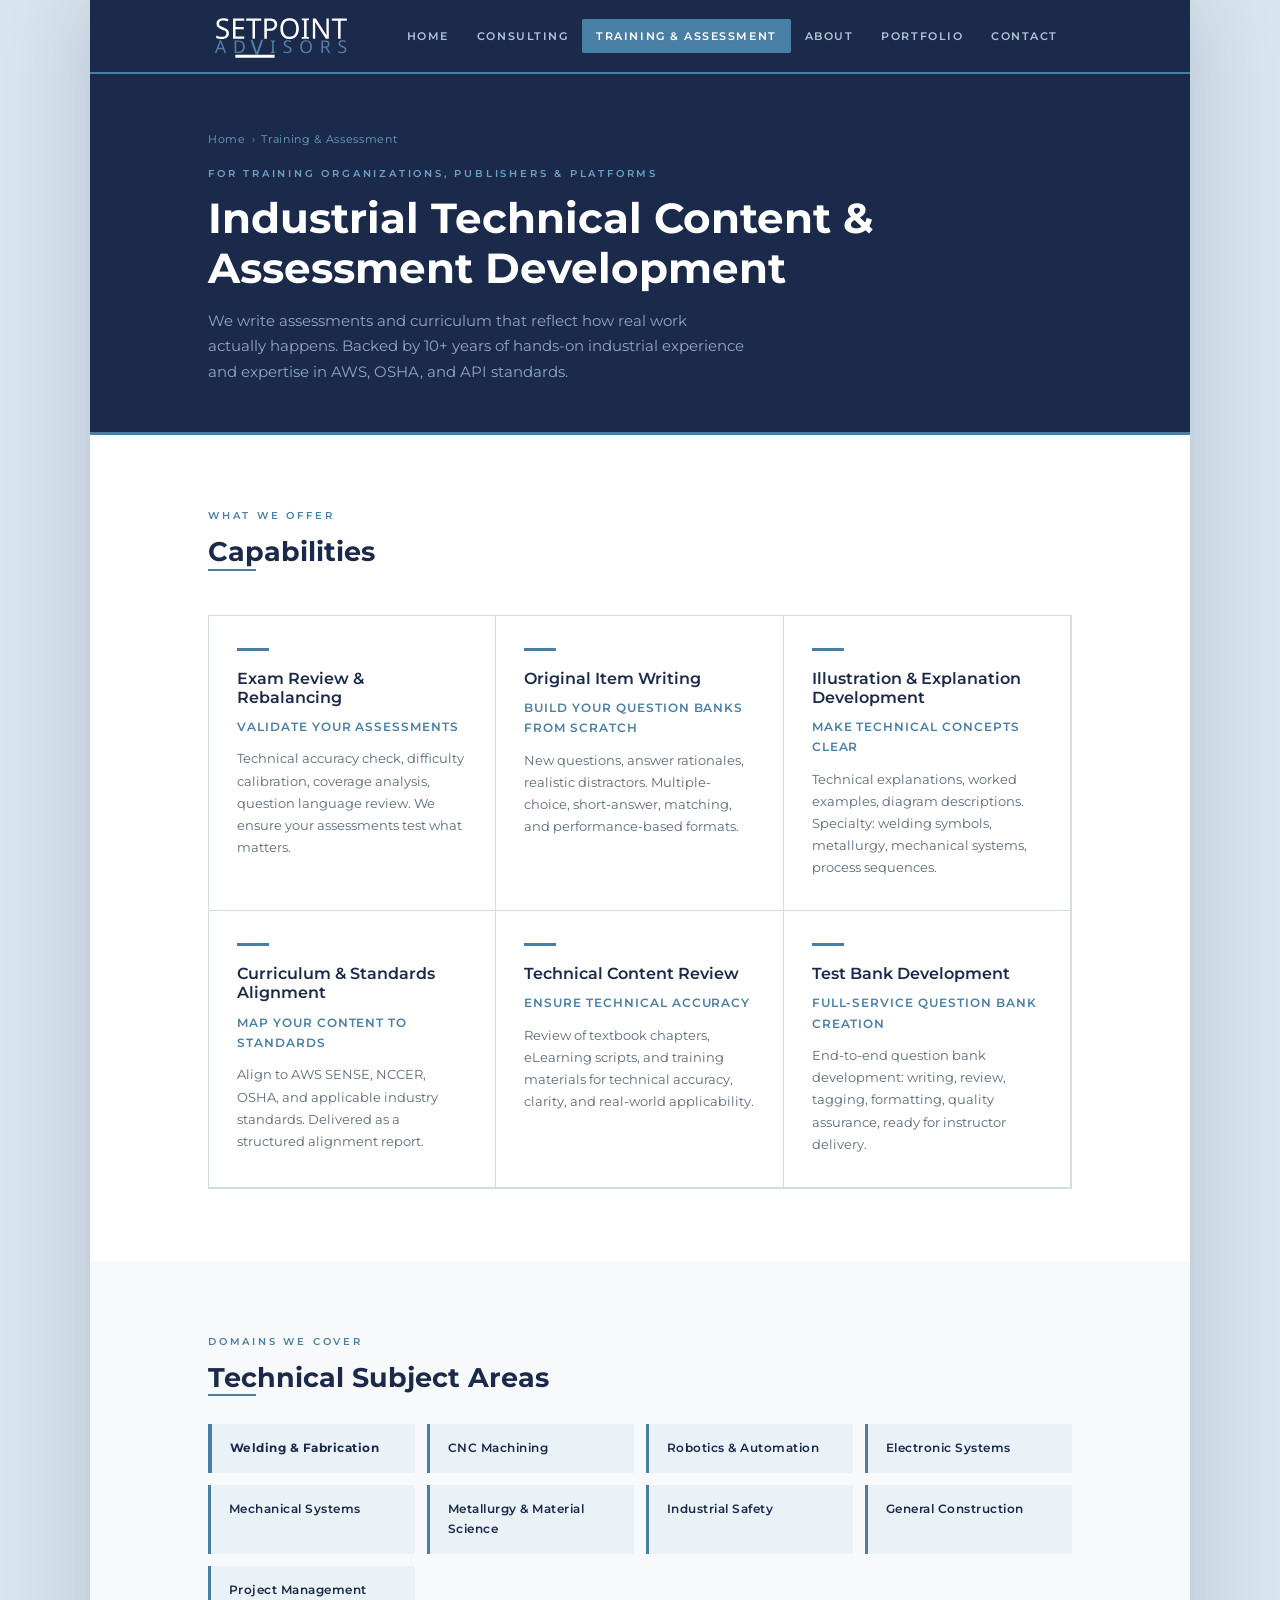
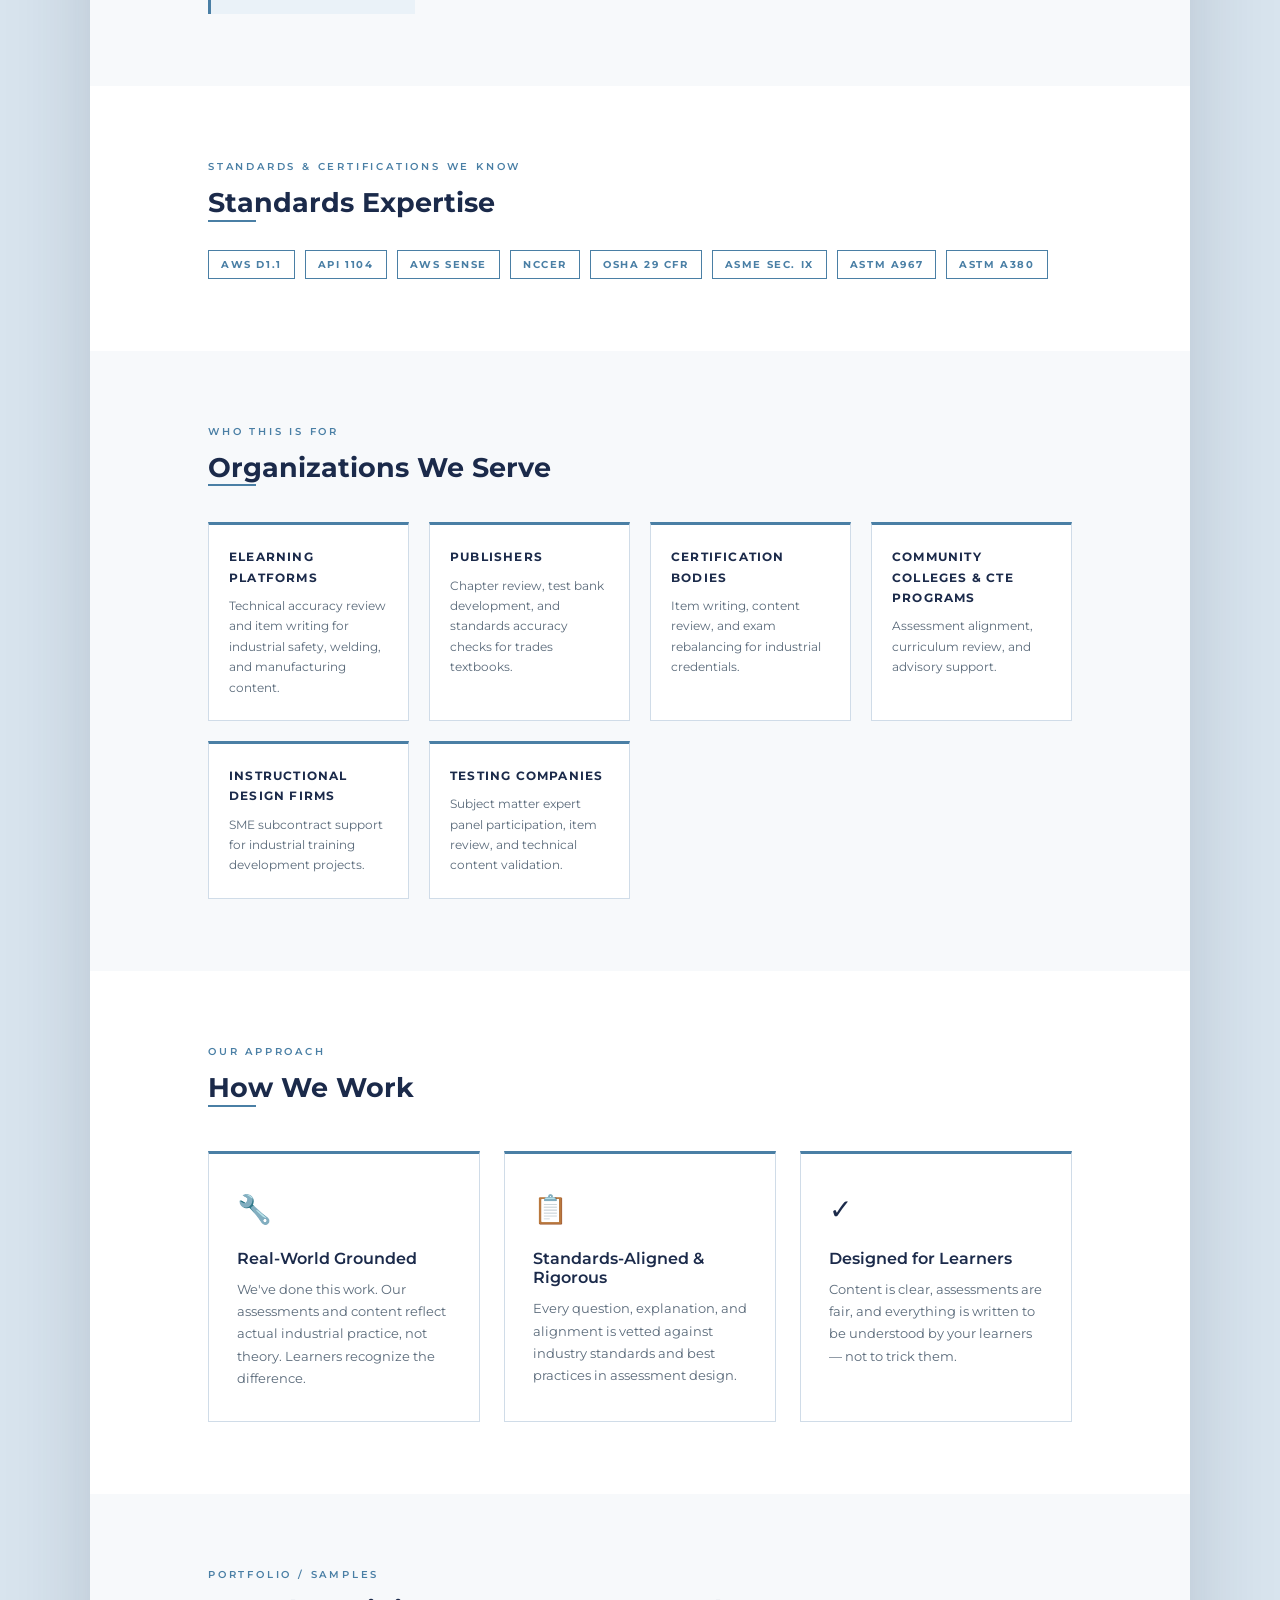
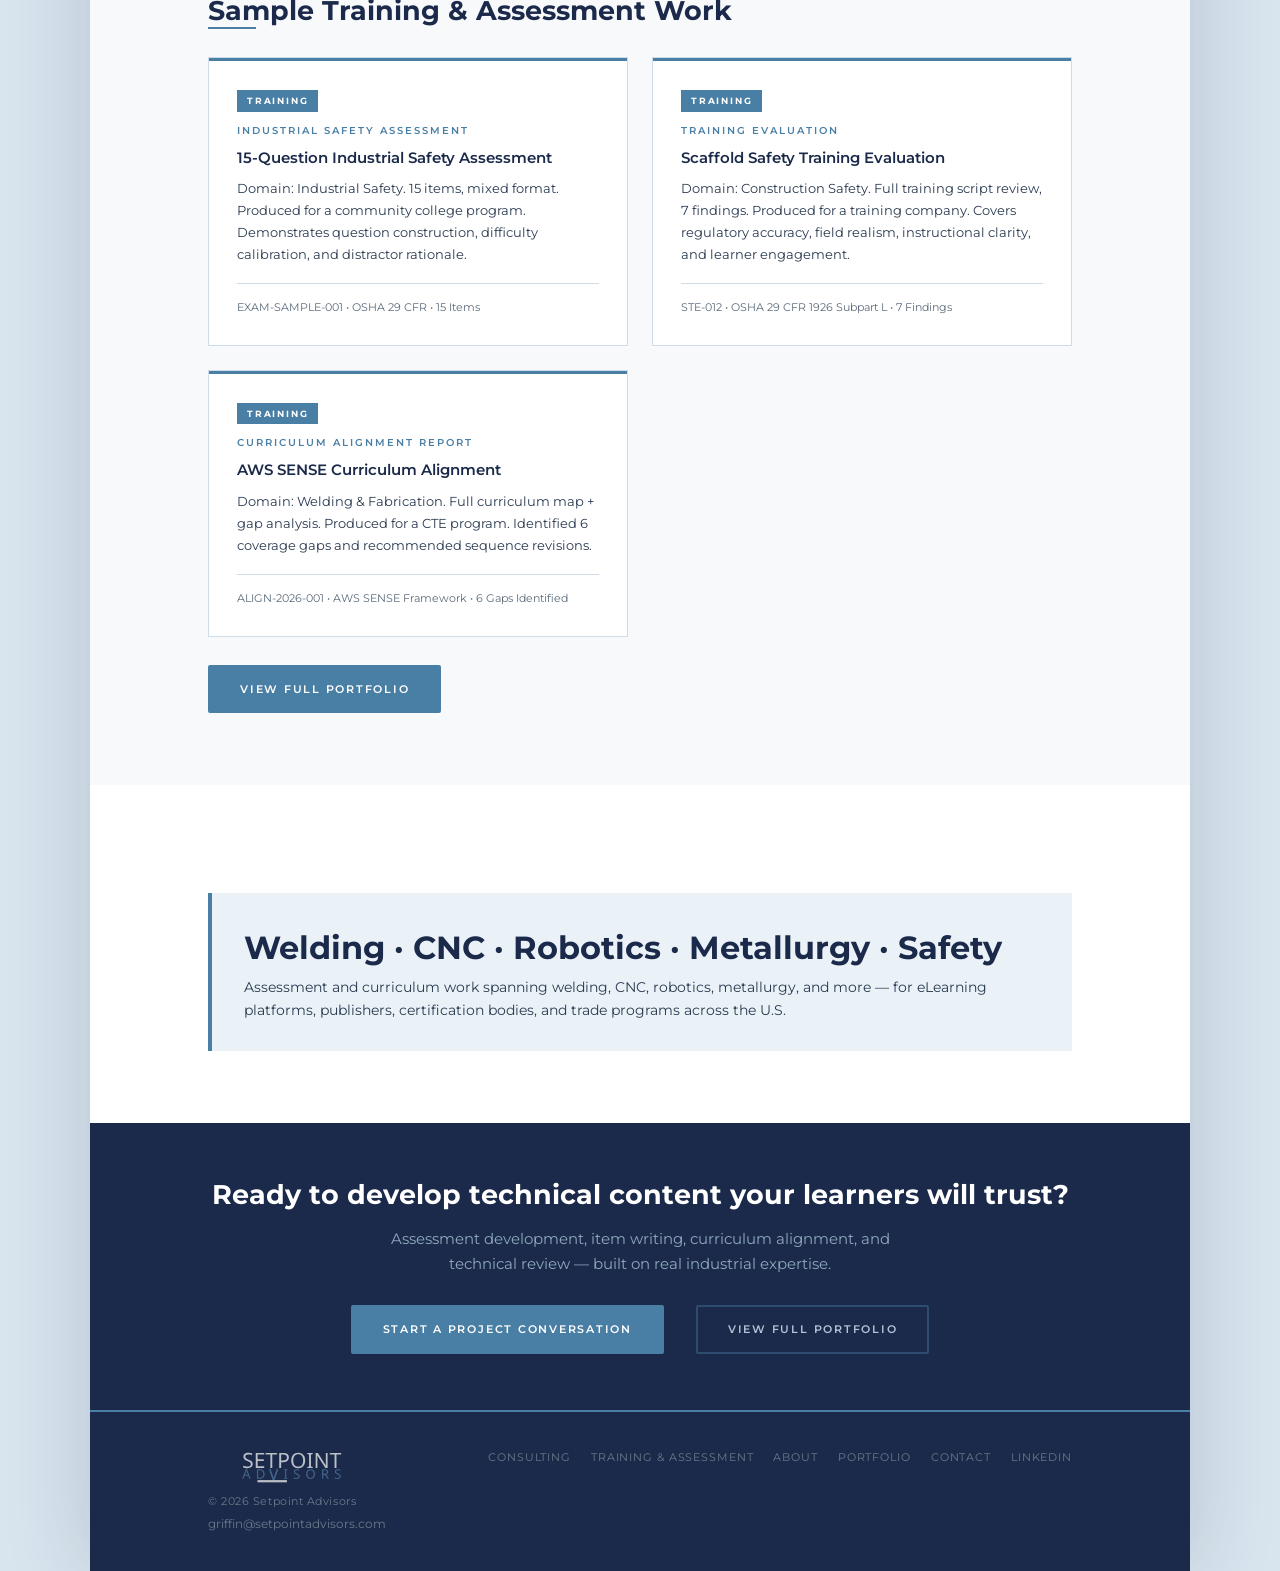
==== training/index.html @ 654e6a97 "Redesign: dual-practice nav, new consulting/training subpages, portfolio filter, updated style - sty" ====
<!DOCTYPE html>
<html lang="en">
<head>
  <meta charset="UTF-8">
  <meta name="viewport" content="width=device-width, initial-scale=1.0">
  <meta name="description" content="Industrial technical content and assessment development for eLearning platforms, publishers, certification bodies, and CTE programs. Backed by 10+ years of hands-on industrial experience.">
  <meta name="keywords" content="assessment development, item writing, curriculum alignment, welding assessment, industrial training, AWS SENSE, NCCER, OSHA, eLearning SME">
  <meta name="author" content="Griffin McGuire, Setpoint Advisors">
  <title>Training &amp; Assessment | Setpoint Advisors</title>
  <link rel="stylesheet" href="/style.css">
</head>
<body>
<div class="page-wrap">

<nav>
  <div class="nav-inner">
    <a class="nav-logo" href="/index.html"><img src="/logo.svg" alt="Setpoint Advisors" style="height:48px;width:auto;display:block;"></a>
    <button class="nav-toggle" id="navToggle" aria-label="Toggle navigation" aria-expanded="false">
      <span></span><span></span><span></span>
    </button>
    <ul class="nav-links" id="navLinks">
      <li><a href="/index.html">Home</a></li>
      <li><a href="/consulting/">Consulting</a></li>
      <li><a href="/training/" class="active">Training &amp; Assessment</a></li>
      <li><a href="/about.html">About</a></li>
      <li><a href="/portfolio.html">Portfolio</a></li>
      <li><a href="/contact.html">Contact</a></li>
    </ul>
  </div>
</nav>

<section class="page-header">
  <div class="container">
    <div class="breadcrumb"><a href="/index.html">Home</a><span>›</span>Training &amp; Assessment</div>
    <div class="section-label" style="color:var(--steel-light);">For Training Organizations, Publishers &amp; Platforms</div>
    <h1>Industrial Technical Content &amp; Assessment Development</h1>
    <p>We write assessments and curriculum that reflect how real work actually happens. Backed by 10+ years of hands-on industrial experience and expertise in AWS, OSHA, and API standards.</p>
  </div>
</section>

<!-- WHAT WE OFFER -->
<section>
  <div class="container">
    <div class="section-label">What We Offer</div>
    <h2>Capabilities</h2>
    <div class="rule-accent"></div>
    <div class="capability-grid">

      <div class="capability-card">
        <div class="service-icon"></div>
        <h3>Exam Review &amp; Rebalancing</h3>
        <p style="font-size:12px;font-weight:600;color:var(--steel);margin-bottom:10px;text-transform:uppercase;letter-spacing:0.08em;">Validate Your Assessments</p>
        <p>Technical accuracy check, difficulty calibration, coverage analysis, question language review. We ensure your assessments test what matters.</p>
      </div>

      <div class="capability-card">
        <div class="service-icon"></div>
        <h3>Original Item Writing</h3>
        <p style="font-size:12px;font-weight:600;color:var(--steel);margin-bottom:10px;text-transform:uppercase;letter-spacing:0.08em;">Build Your Question Banks From Scratch</p>
        <p>New questions, answer rationales, realistic distractors. Multiple-choice, short-answer, matching, and performance-based formats.</p>
      </div>

      <div class="capability-card">
        <div class="service-icon"></div>
        <h3>Illustration &amp; Explanation Development</h3>
        <p style="font-size:12px;font-weight:600;color:var(--steel);margin-bottom:10px;text-transform:uppercase;letter-spacing:0.08em;">Make Technical Concepts Clear</p>
        <p>Technical explanations, worked examples, diagram descriptions. Specialty: welding symbols, metallurgy, mechanical systems, process sequences.</p>
      </div>

      <div class="capability-card">
        <div class="service-icon"></div>
        <h3>Curriculum &amp; Standards Alignment</h3>
        <p style="font-size:12px;font-weight:600;color:var(--steel);margin-bottom:10px;text-transform:uppercase;letter-spacing:0.08em;">Map Your Content to Standards</p>
        <p>Align to AWS SENSE, NCCER, OSHA, and applicable industry standards. Delivered as a structured alignment report.</p>
      </div>

      <div class="capability-card">
        <div class="service-icon"></div>
        <h3>Technical Content Review</h3>
        <p style="font-size:12px;font-weight:600;color:var(--steel);margin-bottom:10px;text-transform:uppercase;letter-spacing:0.08em;">Ensure Technical Accuracy</p>
        <p>Review of textbook chapters, eLearning scripts, and training materials for technical accuracy, clarity, and real-world applicability.</p>
      </div>

      <div class="capability-card">
        <div class="service-icon"></div>
        <h3>Test Bank Development</h3>
        <p style="font-size:12px;font-weight:600;color:var(--steel);margin-bottom:10px;text-transform:uppercase;letter-spacing:0.08em;">Full-Service Question Bank Creation</p>
        <p>End-to-end question bank development: writing, review, tagging, formatting, quality assurance, ready for instructor delivery.</p>
      </div>

    </div>
  </div>
</section>

<!-- DOMAINS WE COVER -->
<section class="alt">
  <div class="container">
    <div class="section-label">Domains We Cover</div>
    <h2>Technical Subject Areas</h2>
    <div class="rule-accent"></div>
    <div class="domain-grid">
      <div class="domain-tag" style="border-left-width:4px;font-weight:700;">Welding &amp; Fabrication</div>
      <div class="domain-tag">CNC Machining</div>
      <div class="domain-tag">Robotics &amp; Automation</div>
      <div class="domain-tag">Electronic Systems</div>
      <div class="domain-tag">Mechanical Systems</div>
      <div class="domain-tag">Metallurgy &amp; Material Science</div>
      <div class="domain-tag">Industrial Safety</div>
      <div class="domain-tag">General Construction</div>
      <div class="domain-tag">Project Management</div>
    </div>
  </div>
</section>

<!-- STANDARDS & CERTIFICATIONS -->
<section>
  <div class="container">
    <div class="section-label">Standards &amp; Certifications We Know</div>
    <h2>Standards Expertise</h2>
    <div class="rule-accent"></div>
    <div class="standards-row">
      <span class="std-badge">AWS D1.1</span>
      <span class="std-badge">API 1104</span>
      <span class="std-badge">AWS SENSE</span>
      <span class="std-badge">NCCER</span>
      <span class="std-badge">OSHA 29 CFR</span>
      <span class="std-badge">ASME Sec. IX</span>
      <span class="std-badge">ASTM A967</span>
      <span class="std-badge">ASTM A380</span>
    </div>
  </div>
</section>

<!-- WHO THIS IS FOR -->
<section class="alt">
  <div class="container">
    <div class="section-label">Who This Is For</div>
    <h2>Organizations We Serve</h2>
    <div class="rule-accent"></div>
    <div class="client-grid">
      <div class="client-card">
        <h4>eLearning Platforms</h4>
        <p>Technical accuracy review and item writing for industrial safety, welding, and manufacturing content.</p>
      </div>
      <div class="client-card">
        <h4>Publishers</h4>
        <p>Chapter review, test bank development, and standards accuracy checks for trades textbooks.</p>
      </div>
      <div class="client-card">
        <h4>Certification Bodies</h4>
        <p>Item writing, content review, and exam rebalancing for industrial credentials.</p>
      </div>
      <div class="client-card">
        <h4>Community Colleges &amp; CTE Programs</h4>
        <p>Assessment alignment, curriculum review, and advisory support.</p>
      </div>
      <div class="client-card">
        <h4>Instructional Design Firms</h4>
        <p>SME subcontract support for industrial training development projects.</p>
      </div>
      <div class="client-card">
        <h4>Testing Companies</h4>
        <p>Subject matter expert panel participation, item review, and technical content validation.</p>
      </div>
    </div>
  </div>
</section>

<!-- OUR APPROACH -->
<section>
  <div class="container">
    <div class="section-label">Our Approach</div>
    <h2>How We Work</h2>
    <div class="rule-accent"></div>
    <div class="pillars">
      <div class="pillar">
        <div class="pillar-icon">🔧</div>
        <h3>Real-World Grounded</h3>
        <p>We've done this work. Our assessments and content reflect actual industrial practice, not theory. Learners recognize the difference.</p>
      </div>
      <div class="pillar">
        <div class="pillar-icon">📋</div>
        <h3>Standards-Aligned &amp; Rigorous</h3>
        <p>Every question, explanation, and alignment is vetted against industry standards and best practices in assessment design.</p>
      </div>
      <div class="pillar">
        <div class="pillar-icon">✓</div>
        <h3>Designed for Learners</h3>
        <p>Content is clear, assessments are fair, and everything is written to be understood by your learners — not to trick them.</p>
      </div>
    </div>
  </div>
</section>

<!-- PORTFOLIO / SAMPLES -->
<section class="alt">
  <div class="container">
    <div class="section-label">Portfolio / Samples</div>
    <h2>Sample Training &amp; Assessment Work</h2>
    <div class="rule-accent"></div>
    <div class="portfolio-grid">

      <div class="portfolio-card">
        <span class="category-badge training">Training</span>
        <div class="doc-type">Industrial Safety Assessment</div>
        <h3>15-Question Industrial Safety Assessment</h3>
        <p>Domain: Industrial Safety. 15 items, mixed format. Produced for a community college program. Demonstrates question construction, difficulty calibration, and distractor rationale.</p>
        <div class="doc-meta">EXAM-SAMPLE-001 &bull; OSHA 29 CFR &bull; 15 Items</div>
      </div>

      <div class="portfolio-card">
        <span class="category-badge training">Training</span>
        <div class="doc-type">Training Evaluation</div>
        <h3>Scaffold Safety Training Evaluation</h3>
        <p>Domain: Construction Safety. Full training script review, 7 findings. Produced for a training company. Covers regulatory accuracy, field realism, instructional clarity, and learner engagement.</p>
        <div class="doc-meta">STE-012 &bull; OSHA 29 CFR 1926 Subpart L &bull; 7 Findings</div>
      </div>

      <div class="portfolio-card">
        <span class="category-badge training">Training</span>
        <div class="doc-type">Curriculum Alignment Report</div>
        <h3>AWS SENSE Curriculum Alignment</h3>
        <p>Domain: Welding &amp; Fabrication. Full curriculum map + gap analysis. Produced for a CTE program. Identified 6 coverage gaps and recommended sequence revisions.</p>
        <div class="doc-meta">ALIGN-2026-001 &bull; AWS SENSE Framework &bull; 6 Gaps Identified</div>
      </div>

    </div>
    <div style="margin-top:28px;">
      <a href="/portfolio.html" class="btn btn-primary">View Full Portfolio</a>
    </div>
  </div>
</section>

<!-- STAT CALLOUT -->
<section>
  <div class="container">
    <div class="stat-callout">
      <div class="stat-number">Welding · CNC · Robotics · Metallurgy · Safety</div>
      <p>Assessment and curriculum work spanning welding, CNC, robotics, metallurgy, and more — for eLearning platforms, publishers, certification bodies, and trade programs across the U.S.</p>
    </div>
  </div>
</section>

<!-- CTA -->
<section class="callout-strip">
  <div class="container">
    <h2>Ready to develop technical content your learners will trust?</h2>
    <p>Assessment development, item writing, curriculum alignment, and technical review — built on real industrial expertise.</p>
    <a href="/contact.html" class="btn btn-primary" style="margin-right:14px;">Start a Project Conversation</a>
    <a href="/portfolio.html" class="btn btn-outline">View Full Portfolio</a>
  </div>
</section>

<footer>
  <div class="footer-inner">
    <div class="footer-brand">
      <img src="/logo.svg" alt="Setpoint Advisors" style="height:36px;width:auto;opacity:0.7;margin-bottom:8px;">
      <span class="footer-copy">&copy; 2026 Setpoint Advisors</span>
      <a href="mailto:griffin@setpointadvisors.com" class="footer-email">griffin@setpointadvisors.com</a>
    </div>
    <div class="footer-links">
      <a href="/consulting/">Consulting</a>
      <a href="/training/">Training &amp; Assessment</a>
      <a href="/about.html">About</a>
      <a href="/portfolio.html">Portfolio</a>
      <a href="/contact.html">Contact</a>
      <a href="https://www.linkedin.com/in/griffinmcguire/" target="_blank" rel="noopener">LinkedIn</a>
    </div>
  </div>
</footer>
</div>

<script>
  const toggle = document.getElementById('navToggle');
  const links  = document.getElementById('navLinks');
  toggle.addEventListener('click', function() {
    const open = links.classList.toggle('open');
    toggle.classList.toggle('open', open);
    toggle.setAttribute('aria-expanded', open);
  });
  links.querySelectorAll('a').forEach(function(a) {
    a.addEventListener('click', function() {
      links.classList.remove('open');
      toggle.classList.remove('open');
      toggle.setAttribute('aria-expanded', false);
    });
  });
</script>
</body>
</html>
---- style.css ----
@import url('https://fonts.googleapis.com/css2?family=Montserrat:wght@300;400;500;600;700&display=swap');

:root {
  --navy:       #1B2A4A;
  --steel:      #4A7FA5;
  --steel-light:#6ba3c4;
  --steel-pale: #EAF2F8;
  --orange:     #E8762A;
  --dark:       #1B2A4A;
  --mid:        #2a3a50;
  --muted:      #5a6a7a;
  --border:     #d0dce8;
  --white:      #ffffff;
  --off-white:  #f7f9fb;
}

*, *::before, *::after { box-sizing: border-box; margin: 0; padding: 0; }
html { scroll-behavior: smooth; }

body {
  font-family: 'Montserrat', sans-serif;
  color: var(--dark);
  background: #d8e4ee;
  line-height: 1.7;
  font-size: 15px;
  min-height: 100vh;
}

.page-wrap {
  max-width: 1100px;
  margin: 0 auto;
  background: var(--white);
  box-shadow: 0 0 80px rgba(27,42,74,0.18);
  min-height: 100vh;
  position: relative;
}

h1, h2, h3 { font-weight: 700; line-height: 1.2; color: var(--navy); }
h1 { font-size: clamp(1.8rem, 3.5vw, 2.6rem); }
h2 { font-size: clamp(1.3rem, 2.2vw, 1.7rem); }
h3 { font-size: 1rem; font-weight: 600; }
p  { color: var(--mid); margin-bottom: 1rem; }
a  { color: var(--steel); text-decoration: none; }
a:hover { color: var(--navy); }

.container { max-width: 960px; margin: 0 auto; padding: 0 48px; }
section { padding: 72px 0; }
section.alt { background: var(--off-white); }

.section-label {
  font-size: 10px; font-weight: 600; letter-spacing: 0.28em;
  text-transform: uppercase; color: var(--steel); margin-bottom: 12px;
}
.rule-accent { width: 48px; height: 2px; background: var(--steel); margin-bottom: 28px; }

/* NAV */
nav {
  background: var(--navy);
  border-bottom: 2px solid var(--steel);
  position: sticky; top: 0; z-index: 100;
}
.nav-inner {
  display: flex; align-items: center; justify-content: space-between;
  height: 72px; max-width: 960px; margin: 0 auto; padding: 0 48px;
}
.nav-logo img, .nav-logo svg { height: 40px; width: auto; display: block; }
.nav-links { display: flex; gap: 0; list-style: none; }
.nav-links a {
  display: block; padding: 8px 14px; color: #b0c4d8;
  font-size: 11px; font-weight: 600; letter-spacing: 0.14em; text-transform: uppercase;
  border-radius: 2px; transition: background 0.18s, color 0.18s;
}
.nav-links a:hover { background: rgba(74,127,165,0.18); color: var(--white); }
.nav-links a.active { background: var(--steel); color: var(--white); }

/* Hamburger */
.nav-toggle {
  display: none; flex-direction: column; justify-content: center;
  gap: 5px; background: none; border: none; cursor: pointer; padding: 8px;
}
.nav-toggle span {
  display: block; width: 24px; height: 2px; background: #b0c4d8;
  border-radius: 2px; transition: transform 0.22s, opacity 0.22s;
}
.nav-toggle:hover span { background: var(--white); }
.nav-toggle.open span:nth-child(1) { transform: translateY(7px) rotate(45deg); }
.nav-toggle.open span:nth-child(2) { opacity: 0; }
.nav-toggle.open span:nth-child(3) { transform: translateY(-7px) rotate(-45deg); }

/* HERO */
.hero { background: var(--navy); padding: 90px 0 80px; position: relative; overflow: hidden; }
.hero::before {
  content: ''; position: absolute; inset: 0;
  background: radial-gradient(ellipse at 80% 50%, rgba(74,127,165,0.12) 0%, transparent 65%);
  pointer-events: none;
}
.hero::after {
  content: ''; position: absolute; bottom: 0; left: 0; right: 0; height: 3px;
  background: linear-gradient(90deg, var(--steel) 0%, var(--steel-light) 50%, var(--steel) 100%);
}
.hero-label {
  font-size: 10px; font-weight: 600; letter-spacing: 0.3em;
  text-transform: uppercase; color: var(--steel-light); margin-bottom: 18px;
}
.hero h1 { color: var(--white); max-width: 680px; margin-bottom: 24px; }
.hero h1 span { color: var(--steel-light); }
.hero-body { color: #8fa8be; font-size: 15px; max-width: 560px; margin-bottom: 40px; line-height: 1.85; }
.hero-body strong { color: #c8dce8; font-weight: 500; }

/* BUTTONS */
.btn {
  display: inline-block; padding: 13px 30px;
  font-size: 11px; font-weight: 600; letter-spacing: 0.16em;
  text-transform: uppercase; border-radius: 2px; transition: all 0.18s;
}
.btn-primary { background: var(--steel); color: var(--white); border: 2px solid var(--steel); }
.btn-primary:hover { background: var(--steel-light); border-color: var(--steel-light); color: var(--white); }
.btn-outline { background: transparent; color: #b0c4d8; border: 2px solid rgba(74,127,165,0.4); margin-left: 14px; }
.btn-outline:hover { border-color: var(--steel); color: var(--white); }

/* SERVICES GRID */
.services-grid {
  display: grid; grid-template-columns: repeat(auto-fit, minmax(260px, 1fr));
  gap: 0; margin-top: 44px; border: 1px solid var(--border);
}
.service-card {
  padding: 32px 28px; background: var(--white);
  border-right: 1px solid var(--border); border-bottom: 1px solid var(--border);
  transition: background 0.18s;
}
.service-card:hover { background: var(--steel-pale); }
.service-icon { width: 32px; height: 3px; background: var(--steel); margin-bottom: 18px; }
.service-card h3 { margin-bottom: 10px; }
.service-card p  { font-size: 13px; color: var(--muted); margin: 0; }

/* CREDENTIAL STRIP */
.cred-strip { background: var(--steel-pale); padding: 52px 0; }
.cred-grid {
  display: grid; grid-template-columns: repeat(auto-fit, minmax(160px, 1fr));
  gap: 32px; text-align: center;
}
.cred-label { font-size: 10px; font-weight: 600; letter-spacing: 0.22em; text-transform: uppercase; color: var(--steel); margin-bottom: 6px; }
.cred-value { font-weight: 700; color: var(--navy); font-size: 1.05rem; margin-bottom: 4px; }
.cred-sub   { font-size: 12px; color: var(--muted); }

/* CALLOUT */
.callout-strip { background: var(--navy); padding: 56px 0; text-align: center; }
.callout-strip h2 { color: var(--white); margin-bottom: 14px; }
.callout-strip p  { color: #8fa8be; max-width: 500px; margin: 0 auto 28px; }

/* PORTFOLIO */
.portfolio-grid {
  display: grid; grid-template-columns: repeat(auto-fit, minmax(280px, 1fr));
  gap: 24px; margin-top: 28px;
}
.portfolio-card {
  border: 1px solid var(--border); padding: 28px;
  background: var(--white); position: relative;
  transition: box-shadow 0.2s, transform 0.2s;
}
.portfolio-card:hover { box-shadow: 0 6px 28px rgba(27,42,74,0.1); transform: translateY(-2px); }
.portfolio-card::before {
  content: ''; position: absolute; top: 0; left: 0; right: 0;
  height: 3px; background: var(--steel);
}
.doc-type { font-size: 10px; font-weight: 600; letter-spacing: 0.2em; text-transform: uppercase; color: var(--steel); margin-bottom: 10px; }
.portfolio-card h3 { margin-bottom: 10px; font-size: 0.95rem; }
.portfolio-card p  { font-size: 13px; margin-bottom: 18px; }
.doc-meta { font-size: 11px; color: var(--muted); padding-top: 14px; border-top: 1px solid var(--border); }

.portfolio-section-heading {
  margin-top: 52px; margin-bottom: 6px;
  padding-bottom: 12px; border-bottom: 2px solid var(--border);
  display: flex; align-items: center; gap: 18px;
}
.portfolio-section-heading h2 { font-size: 1rem; font-weight: 700; letter-spacing: 0.04em; }
.portfolio-section-heading .section-pill {
  font-size: 9px; font-weight: 700; letter-spacing: 0.2em; text-transform: uppercase;
  background: var(--navy); color: var(--white); padding: 4px 12px;
}

/* ABOUT */
.about-grid { display: grid; grid-template-columns: 1fr 1fr; gap: 56px; margin-top: 44px; }
.credential-list { list-style: none; margin-top: 18px; }
.credential-list li {
  padding: 12px 0; border-bottom: 1px solid var(--border);
  font-size: 13px; color: var(--mid);
  display: flex; align-items: flex-start; gap: 12px;
}
.credential-list li::before {
  content: ''; width: 18px; height: 2px;
  background: var(--steel); margin-top: 9px; flex-shrink: 0;
}

/* CONTACT */
.contact-grid { display: grid; grid-template-columns: 1fr 1fr; gap: 56px; margin-top: 44px; }
.contact-item { display: flex; flex-direction: column; padding: 16px 0; border-bottom: 1px solid var(--border); }
.contact-label { font-size: 10px; font-weight: 600; letter-spacing: 0.2em; text-transform: uppercase; color: var(--steel); margin-bottom: 4px; }
.contact-value { font-size: 14px; color: var(--navy); font-weight: 500; }

/* SERVICES FULL PAGE */
.service-full { padding: 44px 0; border-bottom: 1px solid var(--border); }
.service-full:last-child { border-bottom: none; }
.service-number { font-size: 11px; font-weight: 700; letter-spacing: 0.2em; color: var(--steel); padding-top: 4px; min-width: 32px; }
.deliverable-list { list-style: none; margin-top: 16px; display: grid; grid-template-columns: 1fr 1fr; gap: 8px; }
.deliverable-list li { font-size: 12px; color: var(--muted); padding: 8px 12px; background: var(--steel-pale); border-left: 2px solid var(--steel); }

/* PAGE HEADER */
.page-header { background: var(--navy); padding: 56px 0 48px; border-bottom: 3px solid var(--steel); }
.page-header h1 { color: var(--white); margin-bottom: 14px; }
.page-header p  { color: #8fa8be; max-width: 540px; margin: 0; }

/* FOOTER */
footer { background: var(--navy); border-top: 2px solid var(--steel); padding: 36px 0; }
.footer-inner { display: flex; align-items: flex-start; justify-content: space-between; max-width: 960px; margin: 0 auto; padding: 0 48px; gap: 24px; }
.footer-brand { display: flex; flex-direction: column; }
.footer-copy { font-size: 11px; color: #6a7a8a; letter-spacing: 0.05em; }
.footer-email { font-size: 12px; color: #6a7a8a; margin-top: 4px; }
.footer-email:hover { color: var(--steel-light); }
.footer-links { display: flex; gap: 20px; flex-wrap: wrap; justify-content: flex-end; }
.footer-links a { font-size: 11px; color: #6a7a8a; letter-spacing: 0.08em; text-transform: uppercase; transition: color 0.2s; }
.footer-links a:hover { color: var(--steel-light); }

/* TRAINING PAGE COMPONENTS */
.practice-split {
  display: grid; grid-template-columns: 1fr 1fr;
  gap: 0; margin-top: 44px; border: 1px solid var(--border);
}
.practice-panel {
  padding: 36px 32px; border-right: 1px solid var(--border); transition: background 0.18s;
}
.practice-panel:last-child { border-right: none; }
.practice-panel:hover { background: var(--steel-pale); }
.practice-panel .service-icon { margin-bottom: 18px; }
.practice-panel h3 { font-size: 1.05rem; margin-bottom: 10px; }
.practice-panel p { font-size: 13px; color: var(--muted); margin-bottom: 18px; }
.practice-tag {
  font-size: 9px; font-weight: 700; letter-spacing: 0.22em; text-transform: uppercase;
  color: var(--steel); border: 1px solid var(--border); display: inline-block;
  padding: 3px 10px; margin-bottom: 16px;
}

.domain-grid {
  display: grid; grid-template-columns: repeat(auto-fit, minmax(200px, 1fr));
  gap: 12px; margin-top: 28px;
}
.domain-tag {
  padding: 14px 18px; background: var(--steel-pale);
  border-left: 3px solid var(--steel);
  font-size: 12px; font-weight: 600; color: var(--navy); letter-spacing: 0.04em;
}

.capability-grid {
  display: grid; grid-template-columns: repeat(auto-fit, minmax(260px, 1fr));
  gap: 0; margin-top: 44px; border: 1px solid var(--border);
}
.capability-card {
  padding: 32px 28px; background: var(--white);
  border-right: 1px solid var(--border); border-bottom: 1px solid var(--border);
  transition: background 0.18s;
}
.capability-card:hover { background: var(--steel-pale); }
.capability-card .service-icon { margin-bottom: 18px; }
.capability-card h3 { margin-bottom: 10px; font-size: 1rem; }
.capability-card p { font-size: 13px; color: var(--muted); margin: 0; }

.client-grid {
  display: grid; grid-template-columns: repeat(auto-fit, minmax(200px, 1fr));
  gap: 20px; margin-top: 36px;
}
.client-card {
  padding: 22px 20px; background: var(--white);
  border: 1px solid var(--border); border-top: 3px solid var(--steel);
}
.client-card h4 {
  font-size: 12px; font-weight: 700; letter-spacing: 0.1em;
  text-transform: uppercase; color: var(--navy); margin-bottom: 8px;
}
.client-card p { font-size: 12px; color: var(--muted); margin: 0; }

.standards-row { display: flex; flex-wrap: wrap; gap: 10px; margin-top: 24px; }
.std-badge {
  font-size: 10px; font-weight: 700; letter-spacing: 0.16em;
  text-transform: uppercase; color: var(--steel);
  border: 1px solid var(--steel); padding: 5px 12px; background: var(--white);
}

/* RESPONSIVE */
@media (max-width: 760px) {
  .about-grid, .contact-grid { grid-template-columns: 1fr; gap: 32px; }
  .deliverable-list { grid-template-columns: 1fr; }
  .practice-split { grid-template-columns: 1fr; }
  .practice-panel { border-right: none; border-bottom: 1px solid var(--border); }
  .practice-panel:last-child { border-bottom: none; }
  .btn-outline { margin-left: 0; margin-top: 10px; display: block; text-align: center; }
  .footer-inner { flex-direction: column; gap: 14px; text-align: center; }
  .footer-links { justify-content: center; }
  .container { padding: 0 20px; }
  section { padding: 52px 0; }

  /* Mobile nav */
  .nav-inner { padding: 0 20px; }
  .nav-toggle { display: flex; }
  .nav-links {
    display: none; position: absolute; top: 72px; left: 0; right: 0;
    background: var(--navy);
    border-top: 1px solid rgba(74,127,165,0.3); border-bottom: 2px solid var(--steel);
    flex-direction: column; padding: 8px 0 16px; z-index: 99;
  }
  .nav-links.open { display: flex; }
  .nav-links li { width: 100%; }
  .nav-links a {
    padding: 14px 24px; font-size: 11px; border-radius: 0;
    border-bottom: 1px solid rgba(74,127,165,0.1);
  }
  .nav-links li:last-child a { border-bottom: none; }
  .capability-grid { grid-template-columns: 1fr; }
  .domain-grid { grid-template-columns: 1fr; }
}

@media (max-width: 480px) {
  .client-grid { grid-template-columns: 1fr; }
  .cred-grid { grid-template-columns: 1fr 1fr; gap: 20px; }
  .hero { padding: 60px 0 52px; }
  .hero-body { font-size: 14px; }
  .portfolio-grid { grid-template-columns: 1fr; }
}

/* HERO DUAL CTA BUTTONS */
.hero-ctas { display: flex; gap: 16px; flex-wrap: wrap; margin-top: 40px; }
.hero-ctas .btn { flex: 1; min-width: 240px; text-align: center; padding: 16px 24px; font-size: 12px; line-height: 1.4; }

/* PILLAR CARDS */
.pillars { display: grid; grid-template-columns: repeat(3, 1fr); gap: 24px; margin-top: 44px; }
.pillar { padding: 32px 28px; border: 1px solid var(--border); background: var(--white); border-top: 3px solid var(--steel); }
.pillar-icon { font-size: 28px; margin-bottom: 16px; }
.pillar h3 { margin-bottom: 10px; font-size: 1rem; }
.pillar p { font-size: 13px; color: var(--muted); margin: 0; }

/* WHO WE SERVE SPLIT */
.serve-split { display: grid; grid-template-columns: 1fr 1fr; gap: 0; margin-top: 44px; border: 1px solid var(--border); }
.serve-panel { padding: 40px 36px; }
.serve-panel.panel-consulting { background: var(--navy); color: var(--white); }
.serve-panel.panel-training { background: var(--off-white); }
.serve-panel.panel-consulting h3 { color: var(--white); }
.serve-panel.panel-consulting p { color: #8fa8be; }
.serve-panel.panel-consulting ul li { color: #8fa8be; }
.serve-panel.panel-consulting .serve-tag { color: var(--steel-light); border-color: rgba(74,127,165,0.4); }
.serve-panel h3 { font-size: 1.1rem; margin-bottom: 16px; }
.serve-panel ul { list-style: none; padding: 0; margin: 0 0 24px; }
.serve-panel ul li { padding: 8px 0; border-bottom: 1px solid rgba(208,220,232,0.3); font-size: 13px; padding-left: 20px; position: relative; }
.serve-panel ul li::before { content: '→'; position: absolute; left: 0; color: var(--steel); font-size: 11px; top: 9px; }
.serve-tag { font-size: 9px; font-weight: 700; letter-spacing: 0.22em; text-transform: uppercase; color: var(--steel); border: 1px solid var(--border); display: inline-block; padding: 3px 10px; margin-bottom: 16px; }

/* CREDENTIALS BADGES */
.cred-badges { display: flex; flex-wrap: wrap; gap: 12px; margin-top: 24px; }
.cred-badge { padding: 10px 18px; border: 1px solid var(--border); background: var(--white); font-size: 11px; font-weight: 700; color: var(--navy); letter-spacing: 0.06em; }

/* PORTFOLIO PREVIEW (HOMEPAGE) */
.portfolio-preview { display: grid; grid-template-columns: repeat(3, 1fr); gap: 20px; margin-top: 36px; }

/* BREADCRUMB */
.breadcrumb { font-size: 11px; color: var(--steel-light); margin-bottom: 16px; letter-spacing: 0.06em; }
.breadcrumb a { color: var(--steel-light); }
.breadcrumb span { color: rgba(255,255,255,0.5); margin: 0 6px; }

/* SERVICE CARDS V2 */
.service-cards { display: grid; grid-template-columns: 1fr 1fr; gap: 24px; margin-top: 36px; }
.service-card-v2 { padding: 32px 28px; border: 1px solid var(--border); background: var(--white); border-left: 3px solid var(--steel); }
.service-card-v2 h3 { font-size: 1rem; margin-bottom: 6px; color: var(--navy); }
.service-card-v2 .card-headline { font-size: 12px; font-weight: 600; color: var(--steel); margin-bottom: 12px; text-transform: uppercase; letter-spacing: 0.08em; }
.service-card-v2 ul { list-style: none; padding: 0; margin: 12px 0 0; }
.service-card-v2 ul li { font-size: 12px; color: var(--muted); padding: 4px 0 4px 16px; position: relative; }
.service-card-v2 ul li::before { content: '–'; position: absolute; left: 0; color: var(--steel); }

/* TIMELINE */
.timeline { display: flex; gap: 0; margin-top: 36px; counter-reset: timeline-step; }
.timeline-step { flex: 1; padding: 24px 20px; border: 1px solid var(--border); border-right: none; position: relative; }
.timeline-step:last-child { border-right: 1px solid var(--border); }
.timeline-step::before { counter-increment: timeline-step; content: counter(timeline-step); display: block; font-size: 28px; font-weight: 700; color: var(--border); margin-bottom: 10px; line-height: 1; }
.timeline-step h4 { font-size: 12px; font-weight: 700; color: var(--navy); margin-bottom: 6px; text-transform: uppercase; letter-spacing: 0.08em; }
.timeline-step p { font-size: 12px; color: var(--muted); margin: 0; }

/* STAT CALLOUT */
.stat-callout { background: var(--steel-pale); border-left: 4px solid var(--steel); padding: 28px 32px; margin-top: 36px; }
.stat-callout .stat-number { font-size: 2rem; font-weight: 700; color: var(--navy); }
.stat-callout p { margin: 0; color: var(--mid); font-size: 14px; }

/* PORTFOLIO FILTER BUTTONS */
.filter-bar { display: flex; gap: 8px; flex-wrap: wrap; margin: 28px 0; }
.filter-btn { padding: 8px 20px; border: 1px solid var(--border); background: var(--white); font-size: 11px; font-weight: 600; letter-spacing: 0.1em; text-transform: uppercase; cursor: pointer; transition: all 0.18s; color: var(--navy); }
.filter-btn.active, .filter-btn:hover { background: var(--steel); color: var(--white); border-color: var(--steel); }

/* CATEGORY BADGE ON PORTFOLIO CARDS */
.category-badge { display: inline-block; padding: 3px 10px; font-size: 9px; font-weight: 700; letter-spacing: 0.2em; text-transform: uppercase; margin-bottom: 10px; }
.category-badge.consulting { background: var(--navy); color: var(--white); }
.category-badge.training { background: var(--steel); color: var(--white); }

/* WELD-OFF CALLOUT */
.weld-off-strip { background: var(--navy); padding: 48px 0; }
.weld-off-inner { display: flex; align-items: center; gap: 48px; }
.weld-off-text h3 { color: var(--white); margin-bottom: 8px; }
.weld-off-text p { color: #8fa8be; margin: 0; font-size: 14px; }

/* ADDITIONAL RESPONSIVE */
@media (max-width: 760px) {
  .hero-ctas { flex-direction: column; }
  .hero-ctas .btn { min-width: unset; width: 100%; }
  .pillars { grid-template-columns: 1fr; }
  .serve-split { grid-template-columns: 1fr; }
  .portfolio-preview { grid-template-columns: 1fr; }
  .service-cards { grid-template-columns: 1fr; }
  .timeline { flex-direction: column; }
  .timeline-step { border-right: 1px solid var(--border); border-bottom: none; }
  .timeline-step:last-child { border-bottom: 1px solid var(--border); }
  .weld-off-inner { flex-direction: column; gap: 24px; }
  .footer-inner { align-items: center; flex-direction: column; gap: 18px; text-align: center; }
  .footer-links { justify-content: center; }
  .footer-brand { align-items: center; }
}
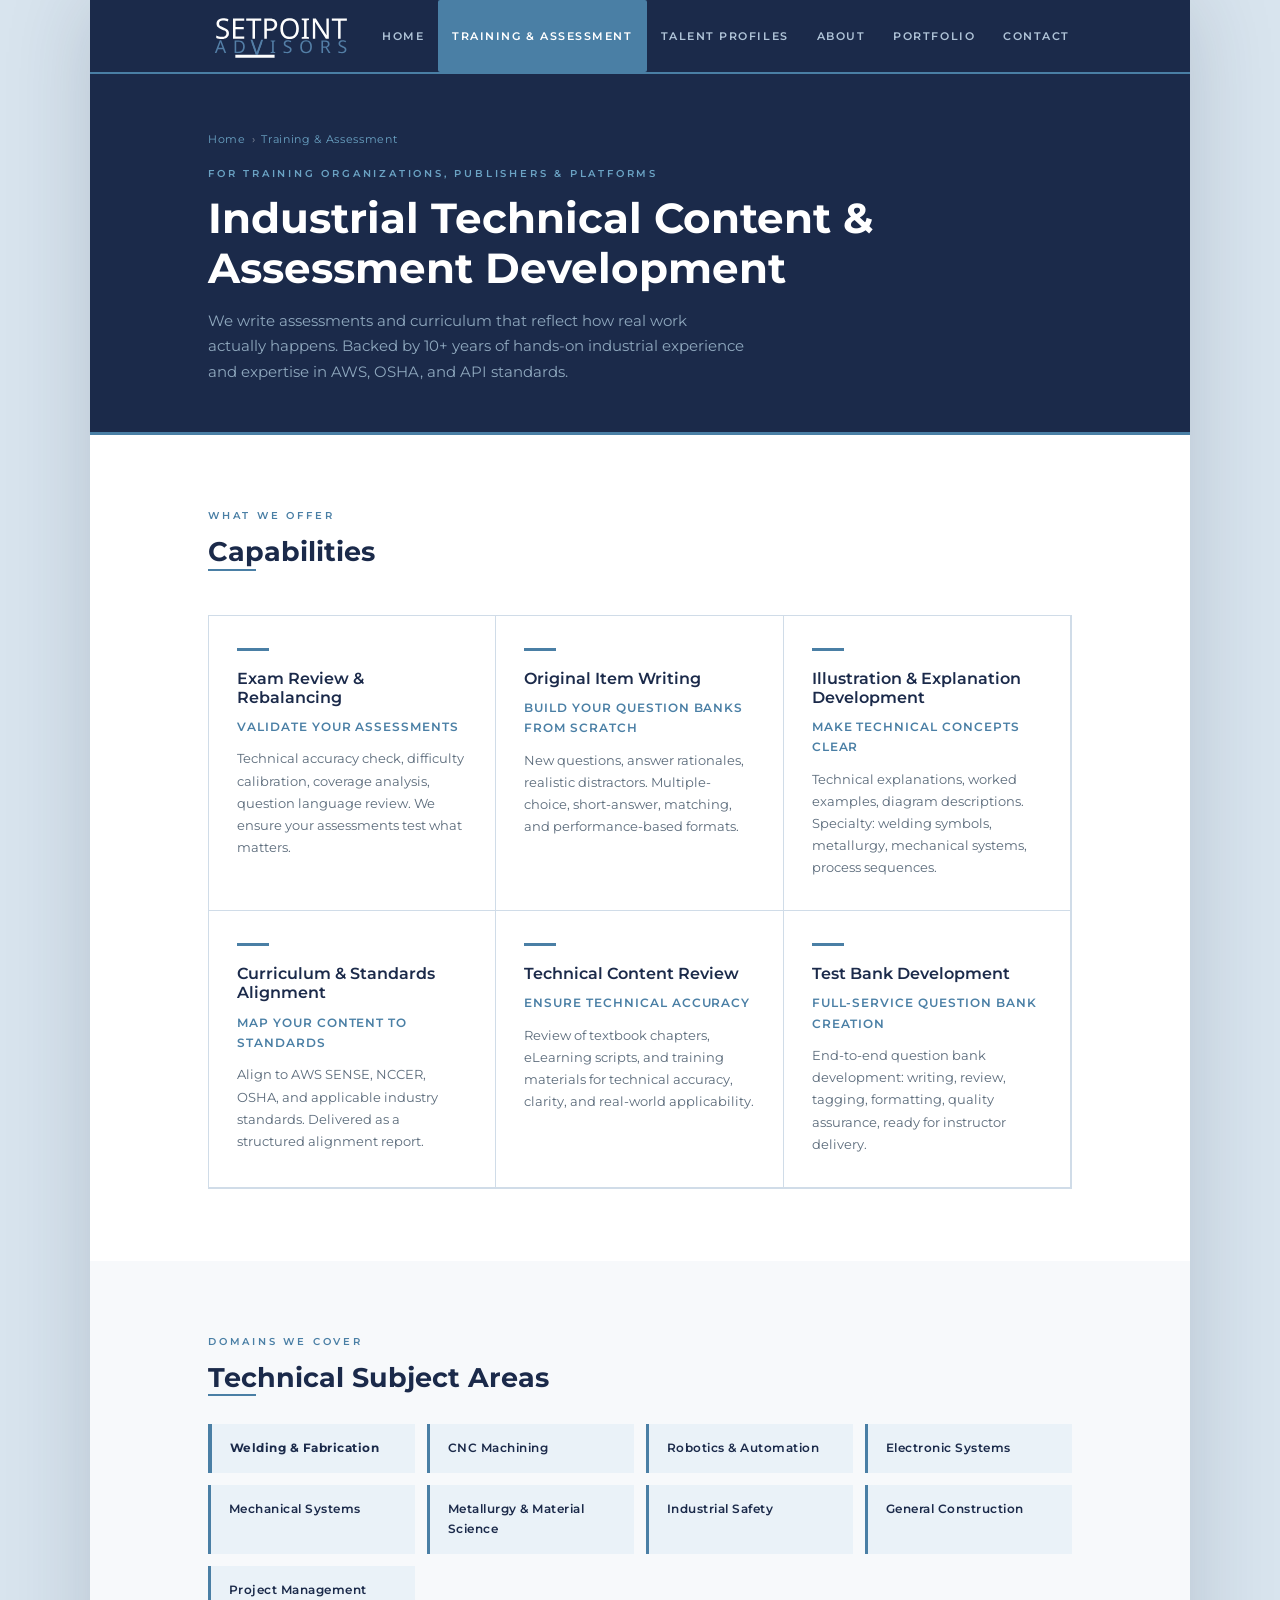
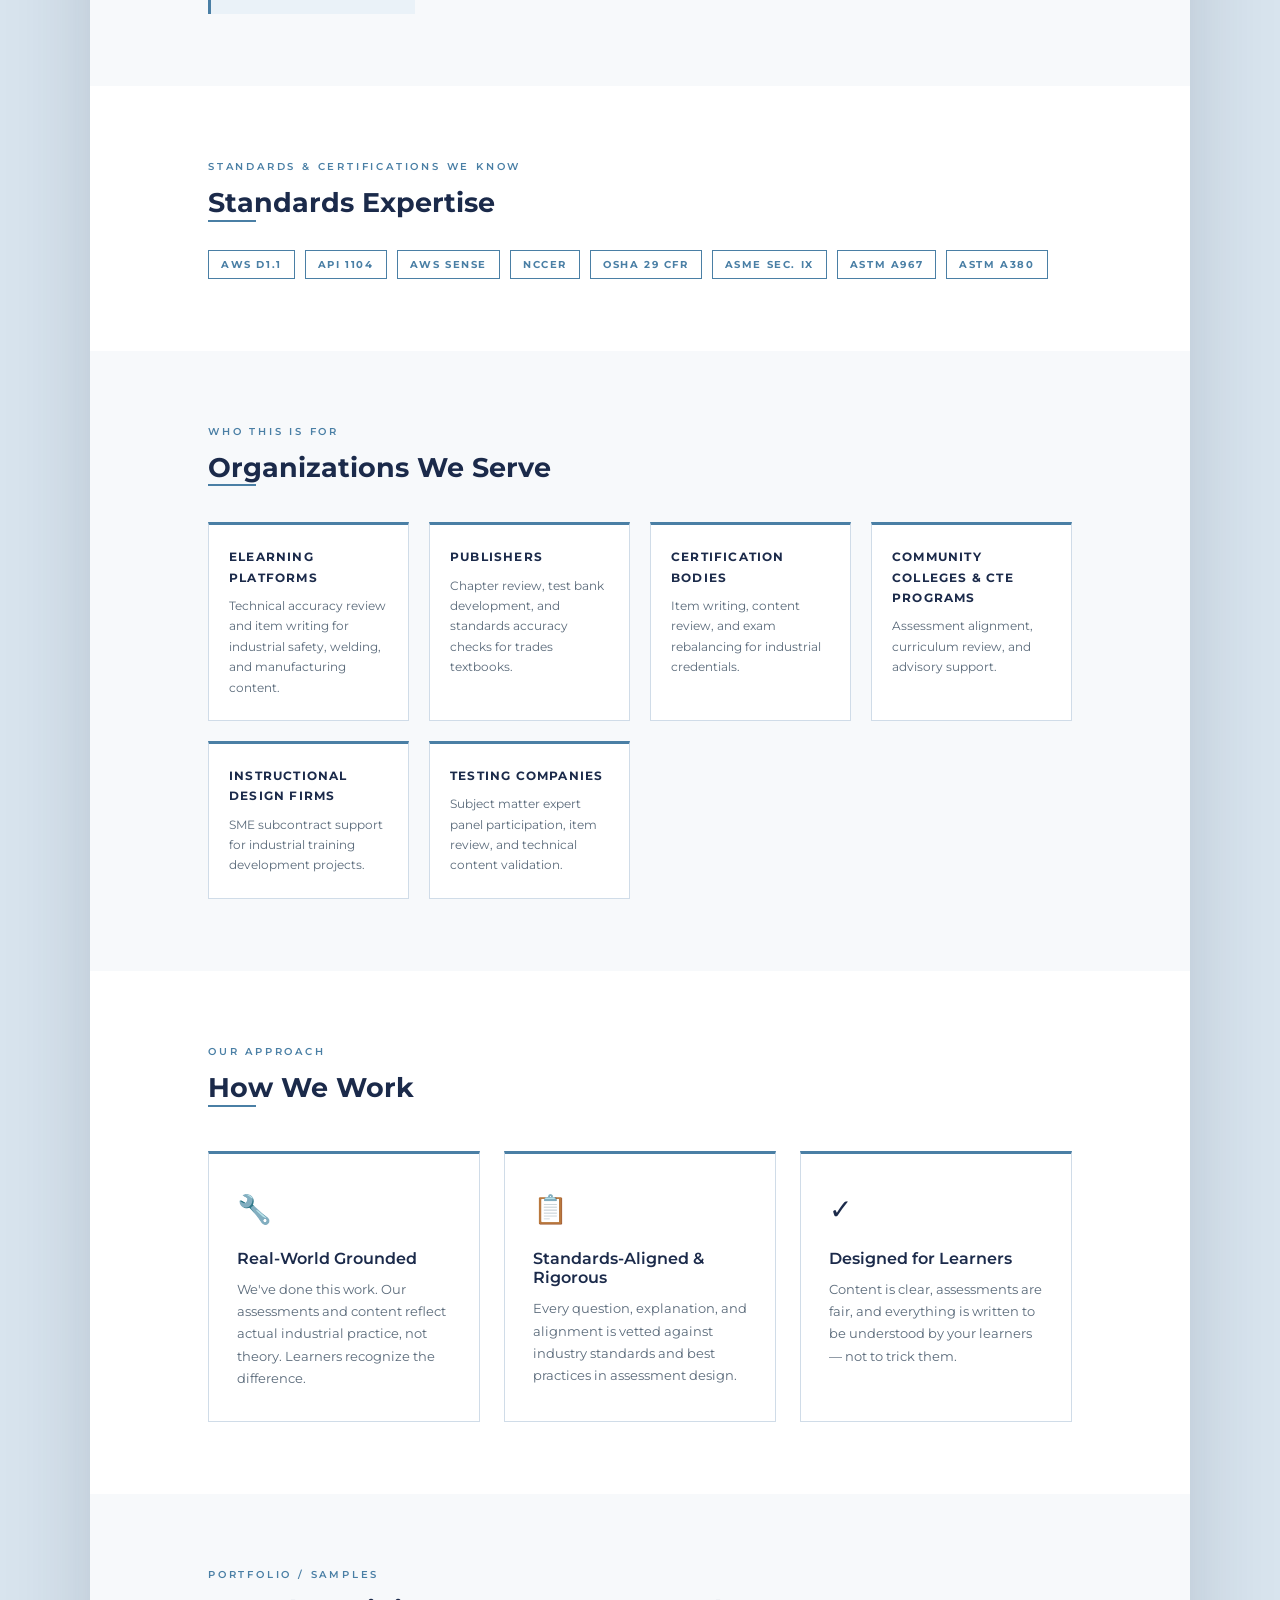
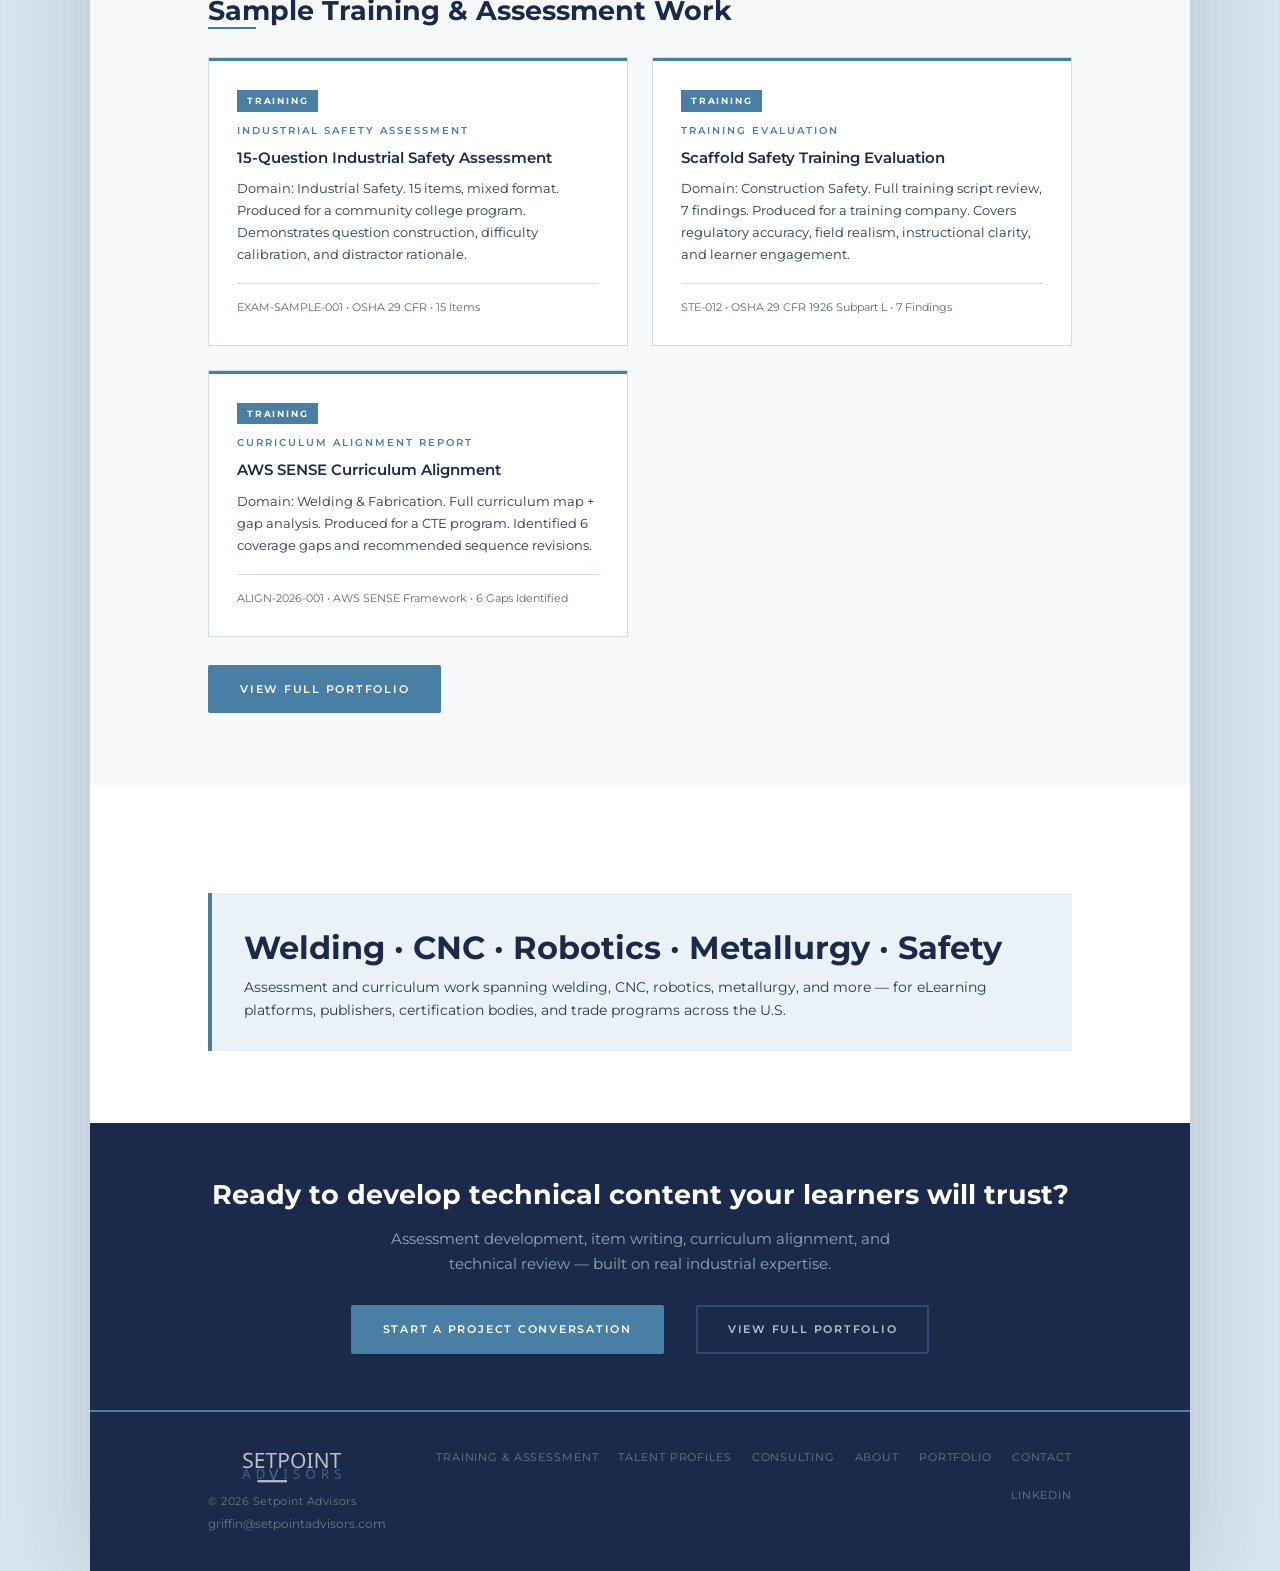
==== commit e5358473: "Add files via upload" ====
--- a/training/index.html
+++ b/training/index.html
@@ -20,8 +20,8 @@
     </button>
     <ul class="nav-links" id="navLinks">
       <li><a href="/index.html">Home</a></li>
-      <li><a href="/consulting/">Consulting</a></li>
       <li><a href="/training/" class="active">Training &amp; Assessment</a></li>
+      <li><a href="/talent.html">Talent Profiles</a></li>
       <li><a href="/about.html">About</a></li>
       <li><a href="/portfolio.html">Portfolio</a></li>
       <li><a href="/contact.html">Contact</a></li>
@@ -259,8 +259,9 @@
       <a href="mailto:griffin@setpointadvisors.com" class="footer-email">griffin@setpointadvisors.com</a>
     </div>
     <div class="footer-links">
+      <a href="/training/">Training &amp; Assessment</a>
+      <a href="/talent.html">Talent Profiles</a>
       <a href="/consulting/">Consulting</a>
-      <a href="/training/">Training &amp; Assessment</a>
       <a href="/about.html">About</a>
       <a href="/portfolio.html">Portfolio</a>
       <a href="/contact.html">Contact</a>
--- a/style.css
+++ b/style.css
@@ -66,8 +66,10 @@
 .nav-logo img, .nav-logo svg { height: 40px; width: auto; display: block; }
 .nav-links { display: flex; gap: 0; list-style: none; }
 .nav-links a {
-  display: block; padding: 8px 14px; color: #b0c4d8;
+  display: flex; align-items: center; height: 72px;
+  padding: 0 14px; color: #b0c4d8;
   font-size: 11px; font-weight: 600; letter-spacing: 0.14em; text-transform: uppercase;
+  white-space: nowrap;
   border-radius: 2px; transition: background 0.18s, color 0.18s;
 }
 .nav-links a:hover { background: rgba(74,127,165,0.18); color: var(--white); }
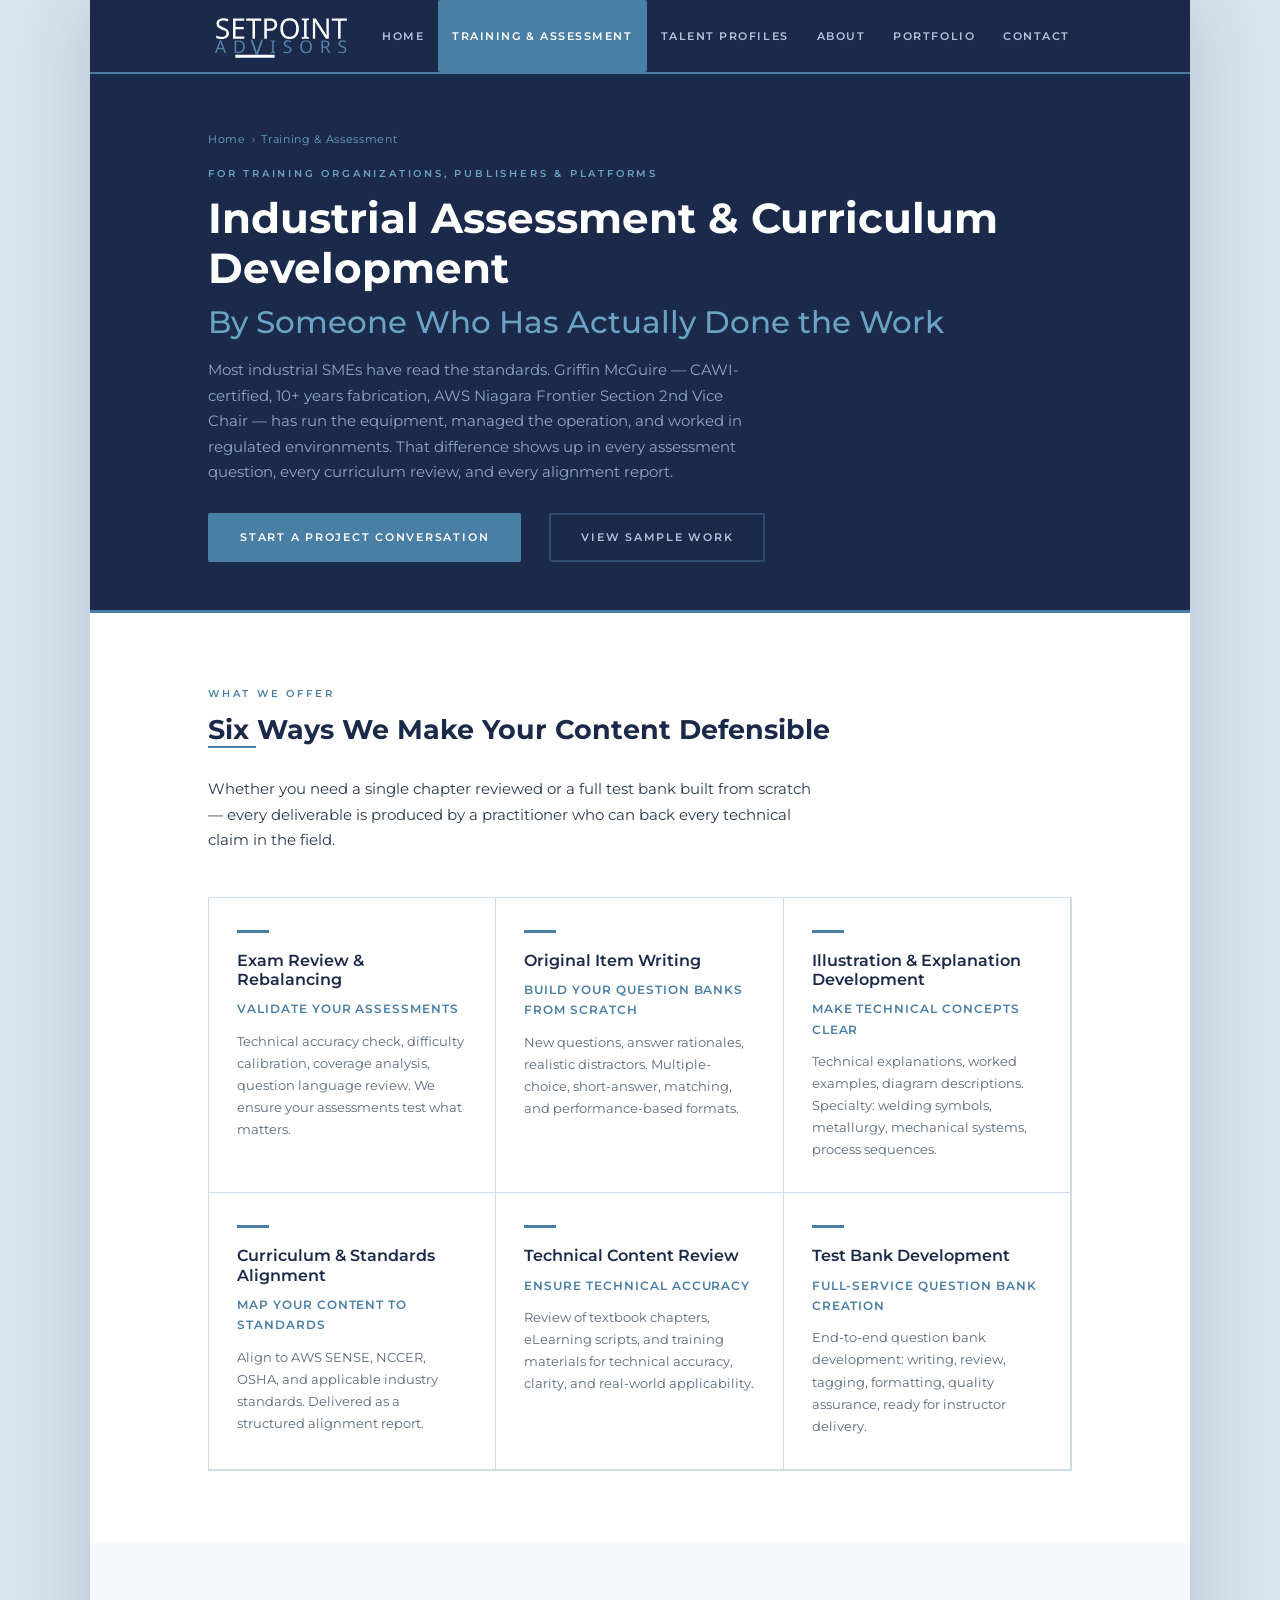
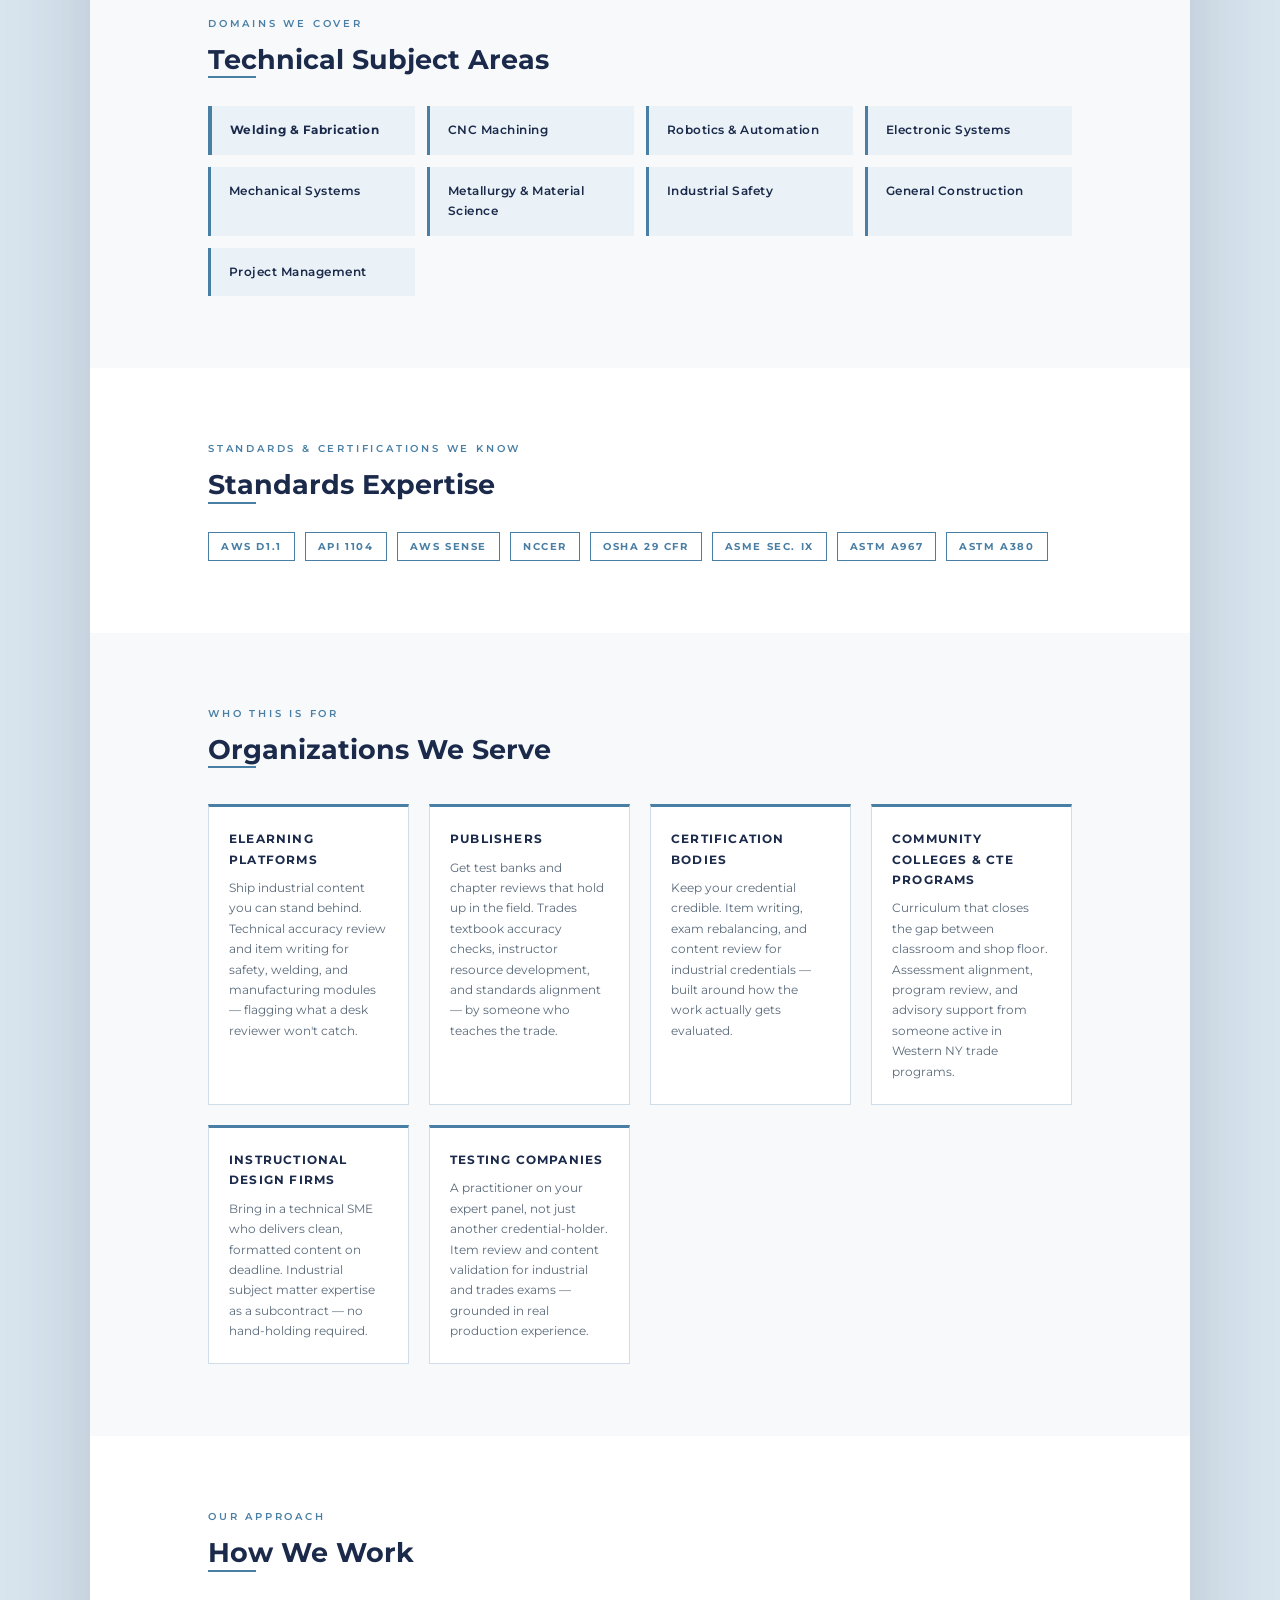
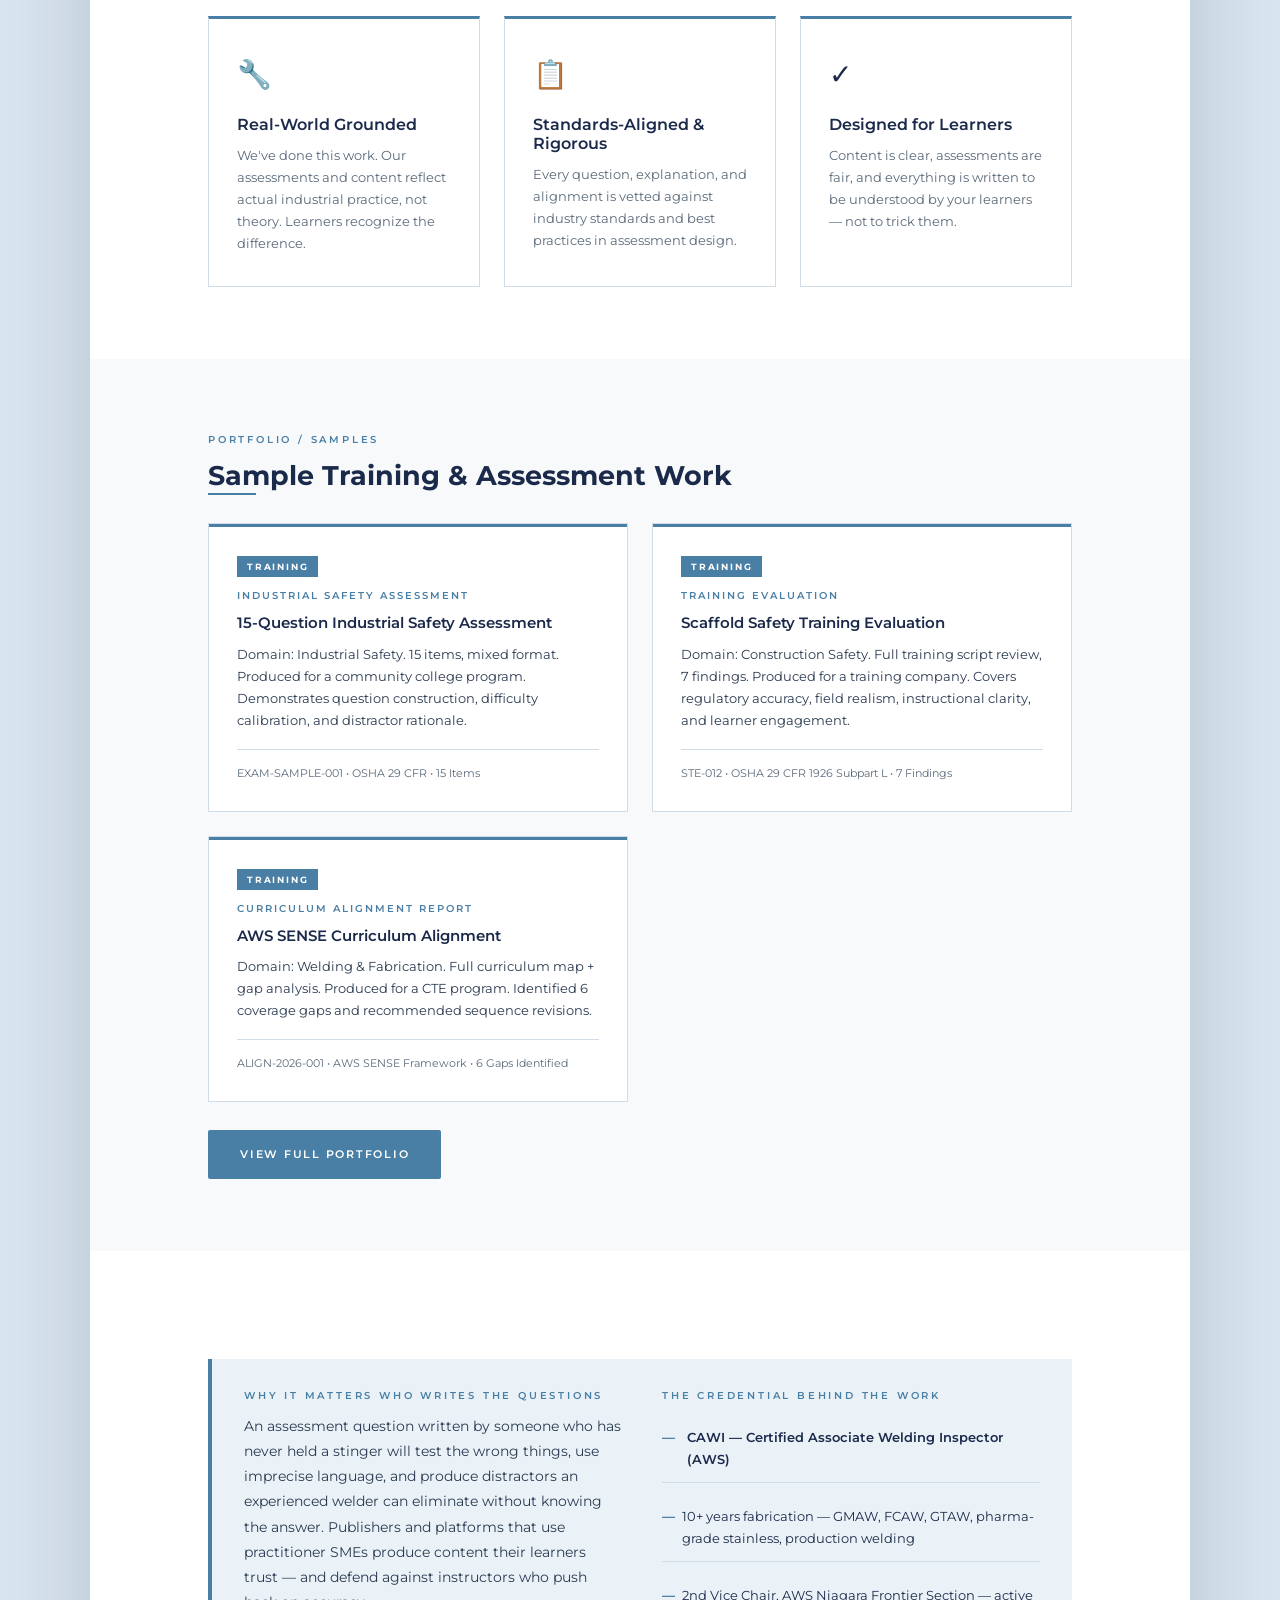
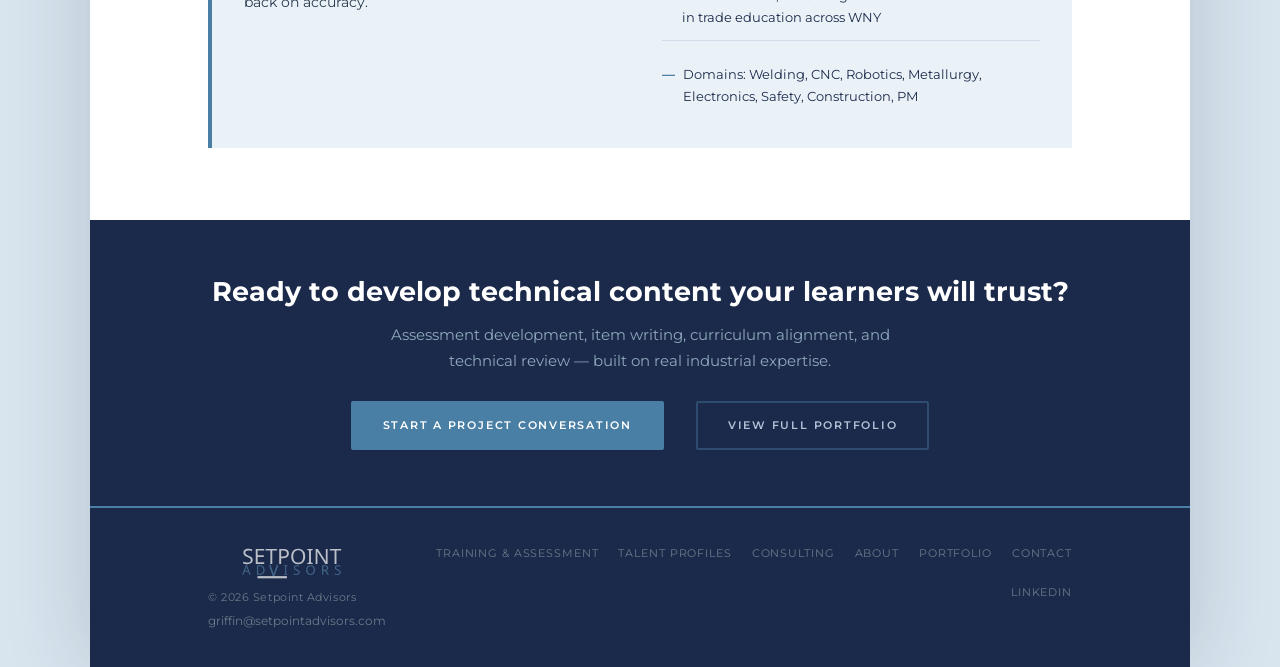
==== commit 5a98ffdb: "Add files via upload" ====
--- a/training/index.html
+++ b/training/index.html
@@ -3,11 +3,16 @@
 <head>
   <meta charset="UTF-8">
   <meta name="viewport" content="width=device-width, initial-scale=1.0">
-  <meta name="description" content="Industrial technical content and assessment development for eLearning platforms, publishers, certification bodies, and CTE programs. Backed by 10+ years of hands-on industrial experience.">
-  <meta name="keywords" content="assessment development, item writing, curriculum alignment, welding assessment, industrial training, AWS SENSE, NCCER, OSHA, eLearning SME">
+  <meta name="description" content="Industrial SME and assessment development services for eLearning publishers, certification bodies, and CTE programs. CAWI-certified. AWS SENSE, NCCER, OSHA expertise. Built on real fabrication experience.">
+  <meta name="keywords" content="industrial SME, welding assessment development, item writing, NCCER curriculum, AWS SENSE alignment, CTE assessment, eLearning SME, trades textbook review, CAWI, Griffin McGuire">
   <meta name="author" content="Griffin McGuire, Setpoint Advisors">
-  <title>Training &amp; Assessment | Setpoint Advisors</title>
+  <title>Industrial SME &amp; Assessment Development | Setpoint Advisors</title>
   <link rel="stylesheet" href="/style.css">
+  <style>
+    @media (max-width: 680px) {
+      .differentiator-cols { grid-template-columns: 1fr !important; gap: 28px !important; }
+    }
+  </style>
 </head>
 <body>
 <div class="page-wrap">
@@ -33,8 +38,12 @@
   <div class="container">
     <div class="breadcrumb"><a href="/index.html">Home</a><span>›</span>Training &amp; Assessment</div>
     <div class="section-label" style="color:var(--steel-light);">For Training Organizations, Publishers &amp; Platforms</div>
-    <h1>Industrial Technical Content &amp; Assessment Development</h1>
-    <p>We write assessments and curriculum that reflect how real work actually happens. Backed by 10+ years of hands-on industrial experience and expertise in AWS, OSHA, and API standards.</p>
+    <h1>Industrial Assessment &amp; Curriculum Development<br><span style="color:var(--steel-light);font-size:0.75em;font-weight:500;">By Someone Who Has Actually Done the Work</span></h1>
+    <p>Most industrial SMEs have read the standards. Griffin McGuire — CAWI-certified, 10+ years fabrication, AWS Niagara Frontier Section 2nd Vice Chair — has run the equipment, managed the operation, and worked in regulated environments. That difference shows up in every assessment question, every curriculum review, and every alignment report.</p>
+    <div style="display:flex;gap:14px;flex-wrap:wrap;margin-top:28px;">
+      <a href="/contact.html" class="btn btn-primary">Start a Project Conversation</a>
+      <a href="/portfolio.html" class="btn btn-outline">View Sample Work</a>
+    </div>
   </div>
 </section>
 
@@ -42,8 +51,9 @@
 <section>
   <div class="container">
     <div class="section-label">What We Offer</div>
-    <h2>Capabilities</h2>
-    <div class="rule-accent"></div>
+    <h2>Six Ways We Make Your Content Defensible</h2>
+    <div class="rule-accent"></div>
+    <p style="max-width:620px;margin-bottom:0;">Whether you need a single chapter reviewed or a full test bank built from scratch — every deliverable is produced by a practitioner who can back every technical claim in the field.</p>
     <div class="capability-grid">
 
       <div class="capability-card">
@@ -140,27 +150,27 @@
     <div class="client-grid">
       <div class="client-card">
         <h4>eLearning Platforms</h4>
-        <p>Technical accuracy review and item writing for industrial safety, welding, and manufacturing content.</p>
+        <p>Ship industrial content you can stand behind. Technical accuracy review and item writing for safety, welding, and manufacturing modules — flagging what a desk reviewer won't catch.</p>
       </div>
       <div class="client-card">
         <h4>Publishers</h4>
-        <p>Chapter review, test bank development, and standards accuracy checks for trades textbooks.</p>
+        <p>Get test banks and chapter reviews that hold up in the field. Trades textbook accuracy checks, instructor resource development, and standards alignment — by someone who teaches the trade.</p>
       </div>
       <div class="client-card">
         <h4>Certification Bodies</h4>
-        <p>Item writing, content review, and exam rebalancing for industrial credentials.</p>
+        <p>Keep your credential credible. Item writing, exam rebalancing, and content review for industrial credentials — built around how the work actually gets evaluated.</p>
       </div>
       <div class="client-card">
         <h4>Community Colleges &amp; CTE Programs</h4>
-        <p>Assessment alignment, curriculum review, and advisory support.</p>
+        <p>Curriculum that closes the gap between classroom and shop floor. Assessment alignment, program review, and advisory support from someone active in Western NY trade programs.</p>
       </div>
       <div class="client-card">
         <h4>Instructional Design Firms</h4>
-        <p>SME subcontract support for industrial training development projects.</p>
+        <p>Bring in a technical SME who delivers clean, formatted content on deadline. Industrial subject matter expertise as a subcontract — no hand-holding required.</p>
       </div>
       <div class="client-card">
         <h4>Testing Companies</h4>
-        <p>Subject matter expert panel participation, item review, and technical content validation.</p>
+        <p>A practitioner on your expert panel, not just another credential-holder. Item review and content validation for industrial and trades exams — grounded in real production experience.</p>
       </div>
     </div>
   </div>
@@ -231,12 +241,37 @@
   </div>
 </section>
 
-<!-- STAT CALLOUT -->
+<!-- DIFFERENTIATOR CALLOUT -->
 <section>
   <div class="container">
     <div class="stat-callout">
-      <div class="stat-number">Welding · CNC · Robotics · Metallurgy · Safety</div>
-      <p>Assessment and curriculum work spanning welding, CNC, robotics, metallurgy, and more — for eLearning platforms, publishers, certification bodies, and trade programs across the U.S.</p>
+      <div class="differentiator-cols" style="display:grid;grid-template-columns:1fr 1fr;gap:40px;align-items:start;">
+        <div>
+          <div class="section-label" style="margin-bottom:10px;">Why It Matters Who Writes the Questions</div>
+          <p style="font-size:14px;color:var(--mid);margin:0;line-height:1.8;">An assessment question written by someone who has never held a stinger will test the wrong things, use imprecise language, and produce distractors an experienced welder can eliminate without knowing the answer. Publishers and platforms that use practitioner SMEs produce content their learners trust — and defend against instructors who push back on accuracy.</p>
+        </div>
+        <div>
+          <div class="section-label" style="margin-bottom:10px;">The Credential Behind the Work</div>
+          <div style="display:flex;flex-direction:column;gap:10px;">
+            <div style="display:flex;align-items:flex-start;gap:12px;padding:12px 0;border-bottom:1px solid var(--border);">
+              <span style="color:var(--steel);font-weight:700;font-size:13px;min-width:6px;">—</span>
+              <span style="font-size:13px;color:var(--navy);font-weight:600;">CAWI — Certified Associate Welding Inspector (AWS)</span>
+            </div>
+            <div style="display:flex;align-items:flex-start;gap:12px;padding:12px 0;border-bottom:1px solid var(--border);">
+              <span style="color:var(--steel);font-weight:700;font-size:13px;min-width:6px;">—</span>
+              <span style="font-size:13px;color:var(--navy);">10+ years fabrication — GMAW, FCAW, GTAW, pharma-grade stainless, production welding</span>
+            </div>
+            <div style="display:flex;align-items:flex-start;gap:12px;padding:12px 0;border-bottom:1px solid var(--border);">
+              <span style="color:var(--steel);font-weight:700;font-size:13px;min-width:6px;">—</span>
+              <span style="font-size:13px;color:var(--navy);">2nd Vice Chair, AWS Niagara Frontier Section — active in trade education across WNY</span>
+            </div>
+            <div style="display:flex;align-items:flex-start;gap:12px;padding:12px 0;">
+              <span style="color:var(--steel);font-weight:700;font-size:13px;min-width:6px;">—</span>
+              <span style="font-size:13px;color:var(--navy);">Domains: Welding, CNC, Robotics, Metallurgy, Electronics, Safety, Construction, PM</span>
+            </div>
+          </div>
+        </div>
+      </div>
     </div>
   </div>
 </section>
